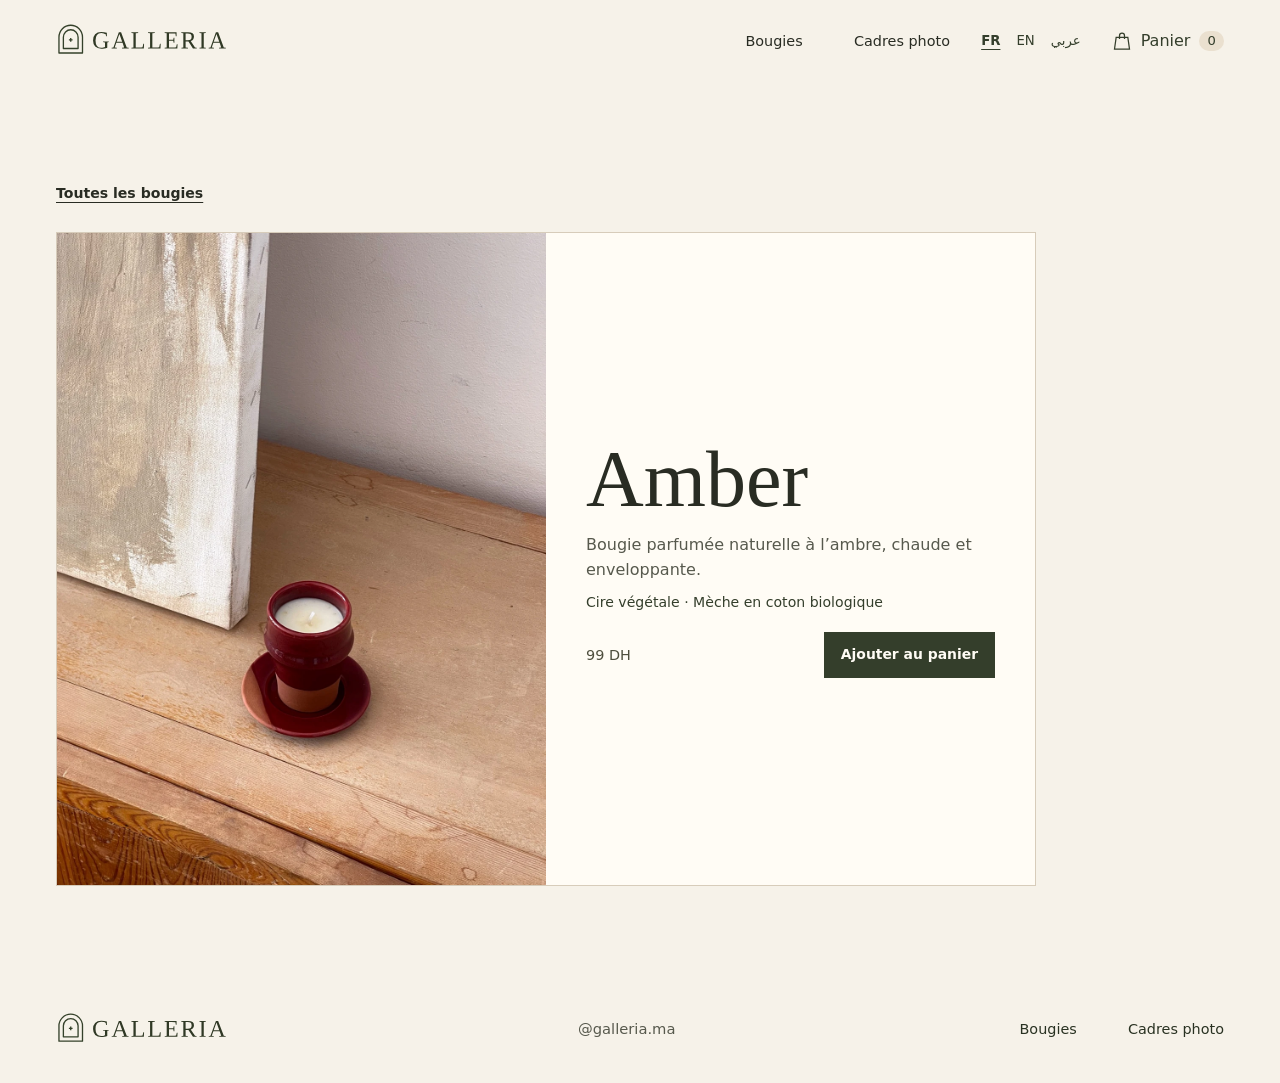
==== amber.html @ 7c3c0d71 "Add the complete Galleria storefront and original photography" ====
<!doctype html>
<html lang="fr">
<head>
  <meta charset="utf-8">
  <meta name="viewport" content="width=device-width, initial-scale=1">
  <meta name="theme-color" content="#f6f2e9">
  <meta name="description" content="Découvrez les bougies parfumées Villa Nova by Galleria et les cadres photo Galleria.">
  <title>Amber · Galleria</title>
  <link rel="icon" href="assets/galleria-mark.svg" type="image/svg+xml">
  <link rel="stylesheet" href="style.css">
  <script src="catalog.js" defer></script>
  <script src="translations.js" defer></script>
  <script src="shop.js" defer></script>
</head>
<body>
  <a class="skip" href="#main" data-copy="skip">Aller au contenu</a>
  <header class="masthead">
    <div class="head wrap">
      <a class="brand" href="index.html" aria-label="Galleria, accueil" data-aria="home"><img src="assets/galleria-logo.svg" alt="Galleria" width="242" height="48"></a>
      <nav aria-label="Collections" data-aria="collections">
        <a href="bougies.html" data-copy="candles">Bougies</a>
        <a href="cadres.html" data-copy="frames">Cadres photo</a>
      </nav>
      <div class="locales" role="group" aria-label="Langue" data-aria="language">
        <button type="button" data-language="fr" lang="fr" aria-label="Français" aria-pressed="true">FR</button>
        <button type="button" data-language="en" lang="en" aria-label="English" aria-pressed="false">EN</button>
        <button type="button" data-language="ar" lang="ar" aria-label="العربية" aria-pressed="false">عربي</button>
      </div>
      <button class="basket" type="button" id="open-cart">
        <svg width="20" height="21" viewBox="0 0 24 24" fill="none" stroke="currentColor" stroke-width="1.5" aria-hidden="true"><path d="M5 7h14l2 14H3L5 7Z"/><path d="M9 9V5a3 3 0 0 1 6 0v4"/></svg>
        <span class="basket-name" data-copy="cart">Panier</span><span id="cart-count" class="count">0</span>
      </button>
    </div>
  </header>
  <main id="main" data-page-title="amberName">
    <section class="collection wrap page-collection detail">
      <a class="quiet breadcrumb" href="bougies.html" data-copy="backToCandles">Toutes les bougies</a>
      <div id="amber-detail" data-product-detail="amber"></div>
    </section>
    <div id="status" class="sr-only" role="status"></div>
  </main>
  <footer class="footer">
    <div class="wrap footer-inner">
      <a class="brand" href="index.html" aria-label="Galleria, accueil" data-aria="home"><img src="assets/galleria-logo.svg" alt="Galleria" width="242" height="48"></a>
      <a class="instagram" href="https://www.instagram.com/galleria.ma/" aria-label="Galleria sur Instagram" data-aria="instagram"><bdi>@galleria.ma</bdi></a>
      <nav aria-label="Collections en pied de page" data-aria="footerNav"><a href="bougies.html" data-copy="candles">Bougies</a><a href="cadres.html" data-copy="frames">Cadres photo</a></nav>
    </div>
  </footer>
  <dialog id="cart" aria-labelledby="cart-title">
    <div class="cart-panel">
      <header class="cart-head"><h2 id="cart-title" data-copy="cartTitle">Votre panier</h2><button id="close-cart" class="icon-button" type="button" aria-label="Fermer le panier" data-aria="closeCart">×</button></header>
      <p id="empty-cart" data-copy="emptyCart">Votre panier est vide.</p>
      <ul id="cart-items" class="cart-items"></ul>
      <form id="checkout" hidden>
        <div class="total"><span data-copy="subtotal">Sous-total</span><strong id="total"></strong></div>
        <label for="city" data-copy="city">Ville de livraison</label>
        <input id="city" name="city" autocomplete="address-level2" placeholder="Ex. Tanger" data-placeholder="cityExample" maxlength="80" required>
        <p class="cart-note" data-copy="checkoutNote">La disponibilité, les prix et la livraison sont confirmés sur WhatsApp.</p>
        <p id="preview-note" class="cart-note" hidden data-copy="previewNote">Le numéro WhatsApp de la boutique reste à configurer. Vous pouvez prévisualiser la demande ici.</p>
        <button id="send-order" class="button dark" type="submit">Commander sur WhatsApp</button>
        <label for="message" class="sr-only" data-copy="orderPreview">Aperçu de la demande</label>
        <textarea id="message" rows="6" readonly hidden></textarea>
      </form>
      <button id="continue-shopping" class="quiet" type="button" data-copy="continueShopping">Continuer mes achats</button>
    </div>
  </dialog>
  <noscript><p class="wrap">Activez JavaScript pour parcourir les produits et utiliser le panier.</p></noscript>
</body>
</html>
---- style.css ----
:root {
  color-scheme: light;
  --paper: #f6f2e9;
  --chalk: #fffcf5;
  --sand: #eae0cf;
  --olive: #343e2b;
  --deep: #293222;
  --ink: #292c23;
  --muted: #57594d;
  --amber: #dcb379;
  --line: #d7ccba;
  --serif: "Instrument Serif", Georgia, "Times New Roman", serif;
  --sans: Inter, system-ui, -apple-system, sans-serif;
}
* { box-sizing: border-box; }
[hidden] { display: none !important; }
html { scroll-behavior: smooth; }
body { margin: 0; background: var(--paper); color: var(--ink); font: 1rem/1.55 var(--sans); }
body:has(dialog[open]) { overflow: hidden; }
h1, h2, h3, p, figure { margin: 0; }
h1, h2, h3 { font-family: var(--serif); font-weight: 400; line-height: .98; }
a { color: inherit; text-decoration: none; }
button, input, textarea { font: inherit; }
button { cursor: pointer; }
button:disabled { cursor: default; opacity: .46; }
a:focus-visible, button:focus-visible, input:focus-visible, textarea:focus-visible { outline: 2px solid #a56928; outline-offset: 4px; }
img { display: block; max-width: 100%; }
.wrap { width: min(100% - 7rem, 1250px); margin-inline: auto; }
.head { min-height: 82px; display: grid; grid-template-columns: 1fr auto 1fr; align-items: center; gap: 1.5rem; }
.brand { display: inline-flex; width: fit-content; align-items: center; }
.brand img { width: 164px; height: auto; }
nav { display: flex; gap: clamp(1.25rem, 4vw, 3.5rem); font-size: .9rem; }
nav a:hover, .quiet:hover { text-decoration: underline; text-underline-offset: .3em; }
.basket { min-height: 44px; justify-self: end; display: flex; align-items: center; gap: .55rem; padding: 0; background: none; border: 0; color: var(--olive); }
.count { min-width: 1.55rem; text-align: center; border-radius: 1rem; padding: 0 .3rem; background: var(--sand); font-size: .82rem; }
.hero { background: var(--olive); color: var(--chalk); display: grid; grid-template-columns: 43% 57%; min-height: min(665px, 54vw); }
.hero-copy { align-self: center; padding: 4.5rem 2rem 4.5rem max(3.5rem, calc((100vw - 1250px) / 2)); }
.eyebrow { display: block; font-size: .78rem; font-weight: 650; letter-spacing: .15em; line-height: 1.4; }
.hero-label { color: #efc995; }
.hero h1 { font-size: clamp(3.45rem, 6.8vw, 7.3rem); letter-spacing: -.065em; margin: 1.1rem 0 1.55rem; }
.hero h1 em { color: #efc995; font-weight: 400; }
.hero-copy p { color: #e8dfcd; max-width: 29ch; }
.hero-actions { display: flex; align-items: center; gap: 1rem 1.3rem; flex-wrap: wrap; margin-top: 1.9rem; }
.button { display: inline-flex; align-items: center; justify-content: center; min-height: 46px; border: 1px solid transparent; padding: .65rem 1rem; font-size: .87rem; font-weight: 660; line-height: 1.4; text-align: center; transition: background-color .18s; }
.primary { background: var(--amber); color: var(--deep); }
.primary:hover { background: #eec897; }
.dark { background: var(--olive); color: var(--chalk); }
.dark:hover { background: #49563d; }
.quiet { display: inline-flex; align-items: center; min-height: 44px; padding: 0; border: 0; background: none; color: inherit; font-size: .88rem; font-weight: 620; }
.hero-photo, .photo { position: relative; overflow: hidden; }
.hero-photo { background: #534a32; min-height: 100%; }
.hero-photo img { width: 100%; height: 100%; object-fit: cover; object-position: 52% 53%; position: absolute; inset: 0; }
figcaption { position: absolute; right: .75rem; bottom: .75rem; background: var(--chalk); color: var(--deep); padding: .24rem .55rem; font-size: .75rem; }
.hero-photo figcaption { background: #2b3023; color: var(--chalk); }
.order-strip { background: var(--sand); color: var(--deep); display: flex; flex-wrap: wrap; justify-content: center; gap: .25rem 2.5rem; padding: .95rem 1.2rem; font-size: .86rem; text-align: center; }
.order-strip span + span { position: relative; }
.order-strip span + span::before { position: absolute; content: ""; width: 3px; height: 3px; border-radius: 50%; background: #826842; left: -1.3rem; top: 50%; }
.collection { padding-block: clamp(3.25rem, 7vw, 6rem); }
.section-heading { display: flex; align-items: end; justify-content: space-between; gap: 1.5rem; margin-bottom: 2rem; }
.section-heading h2, .frame-copy h2 { font-size: clamp(2.8rem, 6vw, 5.25rem); letter-spacing: -.055em; margin-top: .6rem; }
.section-heading p, .frame-copy p { max-width: 35ch; color: var(--muted); }
.candle-grid { display: grid; grid-template-columns: repeat(2, minmax(0, 1fr)); gap: 1.5rem; }
.product { border: 1px solid var(--line); background: var(--chalk); }
.product .photo { aspect-ratio: 1.3; background: #b07f54; }
.photo img { width: 100%; height: 100%; object-fit: cover; }
.product-body { padding: clamp(1rem, 2.6vw, 1.65rem); }
.product h3 { font-size: clamp(2rem, 4vw, 3rem); margin-bottom: .4rem; letter-spacing: -.035em; }
.product p { color: var(--muted); }
.product-actions, #frame-buy { display: flex; align-items: center; flex-wrap: wrap; justify-content: space-between; gap: .65rem 1rem; margin-top: 1.1rem; }
.price { font-size: .9rem; color: #4e4e3d; }
.duo { display: flex; flex-wrap: wrap; align-items: center; justify-content: space-between; gap: 1rem; margin-top: 1.5rem; padding: clamp(1rem, 2.8vw, 1.7rem); background: var(--sand); }
.duo h3 { font-size: 2.05rem; margin-bottom: .35rem; }
.duo p { color: var(--muted); }
.frames { background: #e9dfcf; padding-block: clamp(2.25rem, 5.4vw, 5rem); }
.frame-grid { display: grid; grid-template-columns: 1.15fr 1fr; align-items: center; gap: clamp(2rem, 7vw, 7rem); }
.frame-image { aspect-ratio: 1.15; background: #bba483; }
.frame-copy p { margin-top: 1.2rem; }
#frame-buy { justify-content: flex-start; }
.footer { color: var(--deep); }
.footer-inner { min-height: 108px; display: flex; align-items: center; justify-content: space-between; gap: 1rem; flex-wrap: wrap; padding-block: 1.4rem; }
.footer-inner > span { color: var(--muted); font-size: .85rem; }
#cart { width: min(100%, 475px); max-width: 100%; height: 100dvh; max-height: 100dvh; inset: 0 0 0 auto; margin: 0; border: 0; padding: 0; color: var(--ink); background: var(--chalk); }
#cart::backdrop { background: #171d14a6; }
.cart-panel { min-height: 100%; padding: clamp(1.15rem, 4.5vw, 2rem); }
.cart-head { display: flex; gap: 1rem; justify-content: space-between; align-items: center; margin-bottom: 1.35rem; }
.cart-head h2 { font-size: 2.5rem; letter-spacing: -.05em; }
.icon-button { width: 44px; min-height: 44px; padding: 0; color: var(--deep); border: 1px solid var(--line); background: transparent; font-size: 1.2rem; }
.cart-items { margin: 0; padding: 0; list-style: none; }
.cart-item { display: flex; justify-content: space-between; align-items: center; gap: .5rem; padding: .85rem 0; border-bottom: 1px solid var(--line); }
.quantity { display: inline-flex; align-items: center; gap: .55rem; }
.total { display: flex; justify-content: space-between; align-items: baseline; gap: .8rem; margin: 1.15rem 0; }
.total strong { text-align: right; }
#checkout label { display: block; font-weight: 600; }
#checkout input, #checkout textarea { width: 100%; padding: .65rem; margin-top: .4rem; color: var(--ink); border: 1px solid #9a927f; background: var(--paper); }
#checkout .button { width: 100%; margin: .85rem 0 .45rem; }
.cart-note { font-size: .86rem; color: var(--muted); }
#checkout .cart-note { margin-top: .6rem; }
#continue-shopping { margin-top: .65rem; text-decoration: underline; text-underline-offset: .24em; }
.skip { position: absolute; z-index: 2; top: .5rem; left: .5rem; padding: .7rem; background: var(--chalk); transform: translateY(-200%); }
.skip:focus { transform: translateY(0); }
.sr-only { position: absolute; width: 1px; height: 1px; clip-path: inset(50%); overflow: hidden; white-space: nowrap; }
@media (max-width: 1000px) {
  .wrap { width: calc(100% - 3.5rem); }
  .hero-copy { padding-left: 1.75rem; }
  .hero { grid-template-columns: 46% 54%; }
}
@media (max-width: 670px) {
  .wrap { width: calc(100% - 2rem); }
  .head { min-height: 0; padding-top: .6rem; grid-template-columns: 1fr auto; gap: 0; }
  .head nav { grid-row: 2; grid-column: 1 / -1; justify-content: center; border-top: 1px solid var(--line); margin-top: .4rem; gap: 2.25rem; }
  .head nav a { display: inline-flex; align-items: center; min-height: 44px; }
  .brand img { width: 141px; }
  .hero { grid-template-columns: 1fr; }
  .hero-copy { padding: 2.7rem 1.25rem 2.65rem; }
  .hero h1 { font-size: clamp(3.55rem, 12.5vw, 5.2rem); }
  .hero-photo { aspect-ratio: 1.12; }
  .section-heading { align-items: start; flex-direction: column; gap: .85rem; }
  .candle-grid { gap: 1rem; }
  .frame-grid { grid-template-columns: 1fr; }
  .frame-copy { grid-row: 1; }
}
@media (max-width: 490px) {
  .order-strip { gap: .28rem 1.4rem; }
  .order-strip span + span::before { content: none; }
  .candle-grid { grid-template-columns: 1fr; }
}
@media (prefers-reduced-motion: reduce) {
  *, *::before, *::after { scroll-behavior: auto !important; transition: none !important; }
}

/* The logo outlines fit inside the viewBox on all browsers, including iOS. */
.brand img { width: 178px; max-width: 100%; }
.head { grid-template-columns: minmax(0, 1fr) auto auto auto; gap: clamp(.75rem, 2vw, 1.5rem); }
.locales { display: flex; align-items: center; direction: ltr; gap: .1rem; }
.locales button {
  min-height: 44px;
  padding: 0 .45rem;
  border: 0;
  background: none;
  color: var(--olive);
  font-size: .83rem;
}
.locales button[aria-pressed="true"] { font-weight: 700; text-decoration: underline; text-underline-offset: .3em; }
.hero-label { text-transform: uppercase; }
.hero h1 > * { display: block; }
.hero-copy { padding-inline-start: max(3.5rem, calc((100vw - 1250px) / 2)); padding-inline-end: 2rem; }
.product p.materials { font-size: .88rem; margin-top: .6rem; color: var(--olive); }
#cart { inset: 0; inset-inline-start: auto; }
.total strong { text-align: end; }
[dir="rtl"] { --serif: "Noto Naskh Arabic", "Geeza Pro", "Times New Roman", serif; }
[dir="rtl"] .hero h1, [dir="rtl"] h2, [dir="rtl"] h3, [dir="rtl"] .eyebrow { letter-spacing: normal; }
[dir="rtl"] .hero h1 { line-height: 1.15; }
[dir="rtl"] .hero h1 span:nth-child(2) { color: #efc995; }
[dir="rtl"] .order-strip span + span::before { left: auto; right: -1.3rem; }
[dir="rtl"] .footer-inner > span { direction: ltr; }

@media (max-width: 1000px) {
  .hero-copy { padding-inline-start: 1.75rem; }
}
@media (max-width: 670px) {
  .head { gap: 0 .4rem; grid-template-columns: minmax(0, 1fr) auto; }
  .head .brand { grid-row: 1; grid-column: 1; }
  .basket { grid-row: 1; grid-column: 2; }
  .head nav {
    grid-row: 2;
    grid-column: 1;
    justify-content: flex-start;
    gap: clamp(.65rem, 3vw, 1.25rem);
    margin-top: .35rem;
    border: 0;
    font-size: .86rem;
  }
  .locales { grid-row: 2; grid-column: 2; margin-top: .35rem; }
  .brand img { width: min(159px, 51vw); }
  .hero-copy { padding-inline: 1.25rem; }
}
@media (max-width: 345px) {
  .basket-name { display: none; }
  .locales button { padding-inline: .33rem; }
}

.photo-pending { margin: -.8rem 0 1rem; color: var(--muted); font-size: .9rem; }
.instagram { color: var(--muted); font-size: .92rem; }
.instagram:hover { text-decoration: underline; text-underline-offset: .2em; }
.home-collections { display: grid; grid-template-columns: repeat(2,minmax(0,1fr)); gap: 1rem; padding-block: clamp(2.5rem,6vw,5rem); }
.home-collection { border: 1px solid var(--line); background: var(--chalk); padding: clamp(1.1rem,3.5vw,3rem); }
.home-collection h2 { margin: .55rem 0 .8rem; font-size: clamp(2.45rem,4vw,4rem); }
.home-collection .quiet, .product-link { text-decoration: underline; text-underline-offset: .24em; }
.home-collection p { max-width: 36ch; color: var(--muted); }
.section-heading h1, .frame-copy h1 { font-size: clamp(2.8rem,6vw,5.25rem); letter-spacing: -.045em; margin-top: .6rem; }
.product-body h2 { font-size: clamp(2rem,4vw,3rem); margin-bottom: .55rem; }
.product-body h2 a:hover { text-decoration: underline; text-underline-offset: .16em; }
.breadcrumb { text-decoration: underline; text-underline-offset: .25em; margin-bottom: 1rem; }
.detail > [data-product-detail] { max-width: 760px; }
.detail .product-body { padding: clamp(1.2rem,4vw,2.5rem); }
.detail h1 { font-size: clamp(2.8rem,6.5vw,5rem); margin-bottom: .95rem; }
.detail .detail-pending { margin-top: 1rem; font-size: .9rem; }
.head nav [aria-current="page"] { text-decoration: underline; text-underline-offset: .35em; }
[dir="rtl"] .section-heading h1, [dir="rtl"] .frame-copy h1 { letter-spacing: normal; }
@media (max-width: 540px) { .home-collections { grid-template-columns: 1fr; } }

.hero-photo img { object-position: center 45%; }
.product .photo { aspect-ratio: 3/4; }
.detail .product:has(.photo) { display: grid; grid-template-columns: minmax(0,1fr) minmax(0,1fr); align-items: center; }
.detail > [data-product-detail] { max-width: 980px; }
.frame-image img { object-position: center 38%; }
.atelier-photo { display: grid; grid-template-columns: minmax(0,1fr) auto; align-items: center; gap: 1rem; margin-top: 1.5rem; background: var(--sand); }
.atelier-photo img { width: 100%; height: clamp(190px, 24vw, 260px); object-fit: cover; object-position: 50% 64%; }
.atelier-photo figcaption { position: static; padding-inline: 1rem; background: none; color: var(--muted); font-size: .9rem; }
.frame-collection h2 { font-size: clamp(2.4rem,5vw,4.2rem); margin-bottom: 1.4rem; }
.frame-collection fieldset { border: 0; margin: 0; padding: 0; min-inline-size: 0; }
.frame-collection legend, .frame-options label { font-weight: 650; }
.print-gallery { display: grid; grid-template-columns: repeat(4,minmax(0,1fr)); gap: .9rem; margin-top: .65rem; }
.print-option { position: relative; cursor: pointer; min-width: 0; }
.print-option input { position: absolute; inset-inline-start: .7rem; bottom: .85rem; width: 1rem; height: 1rem; margin: 0; accent-color: var(--olive); }
.print-display { display: grid; grid-template-rows: 1fr auto; height: 100%; border: 2px solid var(--line); background: var(--chalk); }
.print-display img { width: 100%; height: auto; aspect-ratio: 4/5; object-fit: contain; background: #ebe3d6; }
.print-label { display: flex; align-items: center; min-height: 48px; padding: .45rem .55rem; padding-inline-start: 2rem; color: var(--ink); font-size: .9rem; line-height: 1.25; }
.print-option input:checked + .print-display { border-color: var(--olive); background: #e5e9dc; }
.print-option input:focus-visible + .print-display { outline: 2px solid #a56928; outline-offset: 3px; }
.frame-options { display: flex; flex-wrap: wrap; gap: .85rem; margin-block: 1.25rem; }
.frame-options label { display: grid; gap: .35rem; flex: 1 1 150px; max-width: 260px; }
.frame-options select { min-height: 46px; width: 100%; border: 1px solid #827864; border-radius: 0; background: var(--chalk); color: var(--ink); font: inherit; font-weight: 400; padding-inline: .55rem; }
.frame-options select:focus-visible { outline: 2px solid #a56928; outline-offset: 3px; }
@media (max-width: 820px) { .print-gallery { grid-template-columns: repeat(2,minmax(0,1fr)); } }
@media (max-width: 580px) {
  .detail .product:has(.photo), .atelier-photo { grid-template-columns: 1fr; }
  .atelier-photo { gap: .2rem; }
  .atelier-photo figcaption { padding-block: .65rem; }
  .print-label { min-height: 55px; }
  .print-option input { bottom: 1.15rem; }
}
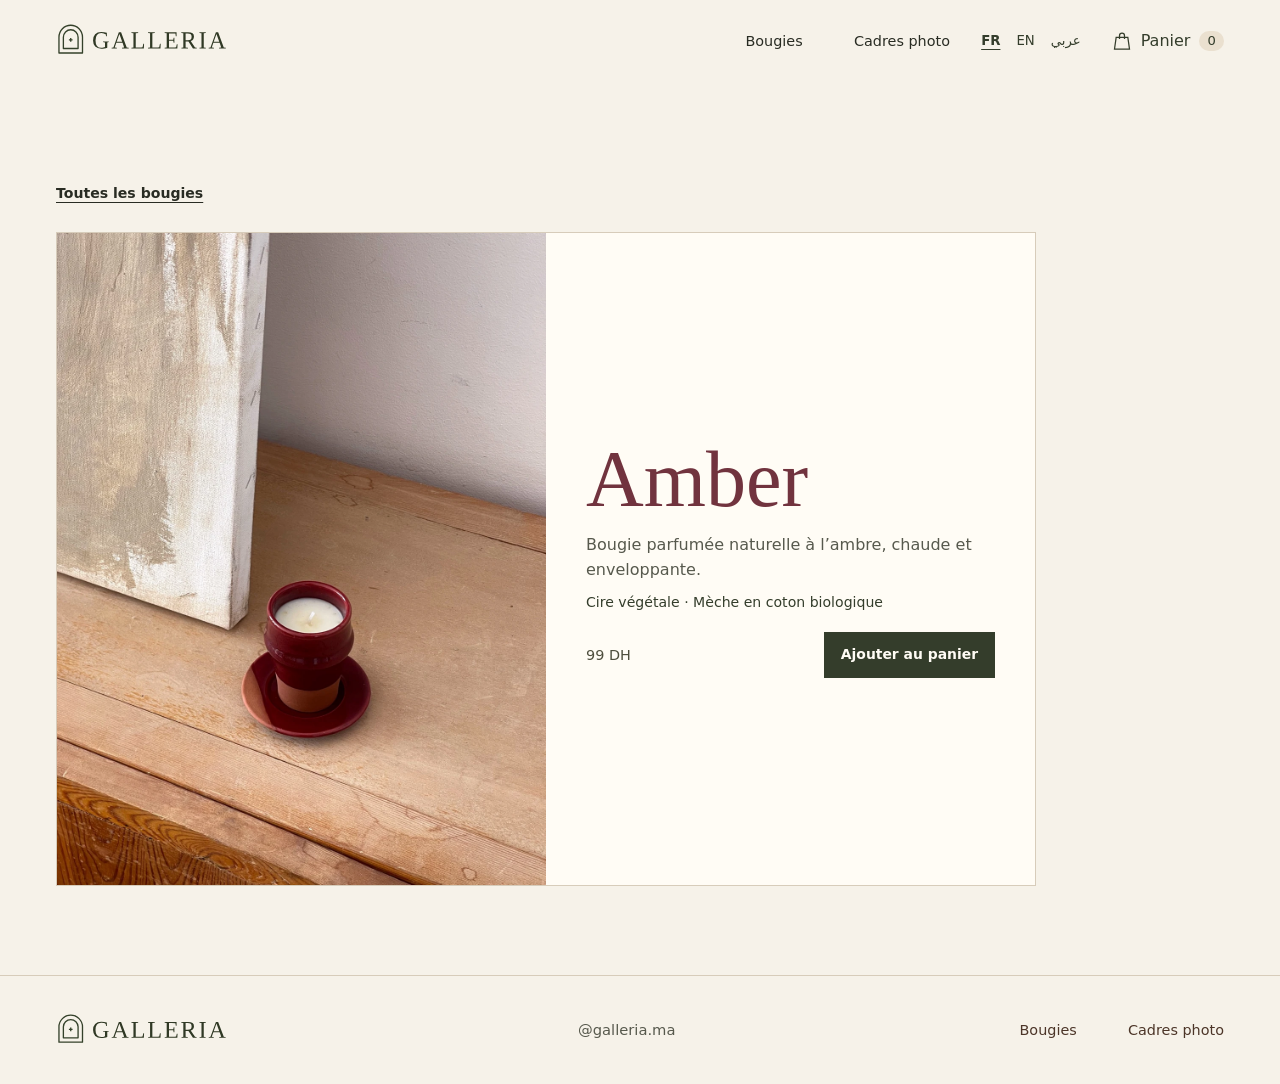
==== commit 8dd654b7: "Show original candle photos and interactive frame finish previews" ====
--- a/amber.html
+++ b/amber.html
@@ -7,10 +7,10 @@
   <meta name="description" content="Découvrez les bougies parfumées Villa Nova by Galleria et les cadres photo Galleria.">
   <title>Amber · Galleria</title>
   <link rel="icon" href="assets/galleria-mark.svg" type="image/svg+xml">
-  <link rel="stylesheet" href="style.css">
+  <link rel="stylesheet" href="style.css?v=2">
   <script src="catalog.js" defer></script>
-  <script src="translations.js" defer></script>
-  <script src="shop.js" defer></script>
+  <script src="translations.js?v=2" defer></script>
+  <script src="shop.js?v=2" defer></script>
 </head>
 <body>
   <a class="skip" href="#main" data-copy="skip">Aller au contenu</a>
--- a/style.css
+++ b/style.css
@@ -3,11 +3,13 @@
   --paper: #f6f2e9;
   --chalk: #fffcf5;
   --sand: #eae0cf;
-  --olive: #343e2b;
+  --olive: #343d2b;
+  --walnut: #4c3528;
+  --brass: #c6a375;
+  --burgundy: #71333e;
   --deep: #293222;
   --ink: #292c23;
   --muted: #57594d;
-  --amber: #dcb379;
   --line: #d7ccba;
   --serif: "Instrument Serif", Georgia, "Times New Roman", serif;
   --sans: Inter, system-ui, -apple-system, sans-serif;
@@ -36,22 +38,46 @@
 .hero { background: var(--olive); color: var(--chalk); display: grid; grid-template-columns: 43% 57%; min-height: min(665px, 54vw); }
 .hero-copy { align-self: center; padding: 4.5rem 2rem 4.5rem max(3.5rem, calc((100vw - 1250px) / 2)); }
 .eyebrow { display: block; font-size: .78rem; font-weight: 650; letter-spacing: .15em; line-height: 1.4; }
-.hero-label { color: #efc995; }
+.hero-label { color: var(--brass); }
 .hero h1 { font-size: clamp(3.45rem, 6.8vw, 7.3rem); letter-spacing: -.065em; margin: 1.1rem 0 1.55rem; }
-.hero h1 em { color: #efc995; font-weight: 400; }
+.hero h1 em { color: var(--brass); font-weight: 400; }
 .hero-copy p { color: #e8dfcd; max-width: 29ch; }
 .hero-actions { display: flex; align-items: center; gap: 1rem 1.3rem; flex-wrap: wrap; margin-top: 1.9rem; }
 .button { display: inline-flex; align-items: center; justify-content: center; min-height: 46px; border: 1px solid transparent; padding: .65rem 1rem; font-size: .87rem; font-weight: 660; line-height: 1.4; text-align: center; transition: background-color .18s; }
-.primary { background: var(--amber); color: var(--deep); }
-.primary:hover { background: #eec897; }
+.primary { background: var(--brass); color: var(--deep); }
+.primary:hover { background: #dfbf93; }
 .dark { background: var(--olive); color: var(--chalk); }
 .dark:hover { background: #49563d; }
 .quiet { display: inline-flex; align-items: center; min-height: 44px; padding: 0; border: 0; background: none; color: inherit; font-size: .88rem; font-weight: 620; }
 .hero-photo, .photo { position: relative; overflow: hidden; }
-.hero-photo { background: #534a32; min-height: 100%; }
-.hero-photo img { width: 100%; height: 100%; object-fit: cover; object-position: 52% 53%; position: absolute; inset: 0; }
+.hero-gallery {
+  display: grid;
+  grid-template-columns: 1fr .78fr;
+  grid-template-rows: repeat(2, minmax(0, 1fr));
+  gap: 3px;
+  background: var(--olive);
+}
+.hero-photo { display: block; background: var(--sand); }
+.hero-photo:focus-visible { outline-offset: -5px; z-index: 1; }
+.hero-photo img { width: 100%; height: 100%; object-fit: cover; position: absolute; inset: 0; }
+.hero-photo span {
+  position: absolute;
+  inset-inline-start: .65rem;
+  inset-block-end: .65rem;
+  max-width: calc(100% - 1.3rem);
+  padding: .35rem .6rem;
+  background: var(--chalk);
+  color: var(--walnut);
+  font-size: .78rem;
+  font-weight: 650;
+}
+.hero-photo:hover span { text-decoration: underline; text-underline-offset: .2em; }
+.hero-frames { grid-row: span 2; }
+.hero-frames img { object-position: center 45%; }
+.hero-amber img { object-position: 52% 71%; }
+.hero-oud img { object-position: 41% 71%; }
+.hero-amber span { color: var(--burgundy); }
 figcaption { position: absolute; right: .75rem; bottom: .75rem; background: var(--chalk); color: var(--deep); padding: .24rem .55rem; font-size: .75rem; }
-.hero-photo figcaption { background: #2b3023; color: var(--chalk); }
 .order-strip { background: var(--sand); color: var(--deep); display: flex; flex-wrap: wrap; justify-content: center; gap: .25rem 2.5rem; padding: .95rem 1.2rem; font-size: .86rem; text-align: center; }
 .order-strip span + span { position: relative; }
 .order-strip span + span::before { position: absolute; content: ""; width: 3px; height: 3px; border-radius: 50%; background: #826842; left: -1.3rem; top: 50%; }
@@ -71,12 +97,12 @@
 .duo { display: flex; flex-wrap: wrap; align-items: center; justify-content: space-between; gap: 1rem; margin-top: 1.5rem; padding: clamp(1rem, 2.8vw, 1.7rem); background: var(--sand); }
 .duo h3 { font-size: 2.05rem; margin-bottom: .35rem; }
 .duo p { color: var(--muted); }
-.frames { background: #e9dfcf; padding-block: clamp(2.25rem, 5.4vw, 5rem); }
+.frames { background: var(--sand); padding-block: clamp(2.25rem, 5.4vw, 5rem); }
 .frame-grid { display: grid; grid-template-columns: 1.15fr 1fr; align-items: center; gap: clamp(2rem, 7vw, 7rem); }
 .frame-image { aspect-ratio: 1.15; background: #bba483; }
 .frame-copy p { margin-top: 1.2rem; }
 #frame-buy { justify-content: flex-start; }
-.footer { color: var(--deep); }
+.footer { color: var(--walnut); border-top: 1px solid var(--line); }
 .footer-inner { min-height: 108px; display: flex; align-items: center; justify-content: space-between; gap: 1rem; flex-wrap: wrap; padding-block: 1.4rem; }
 .footer-inner > span { color: var(--muted); font-size: .85rem; }
 #cart { width: min(100%, 475px); max-width: 100%; height: 100dvh; max-height: 100dvh; inset: 0 0 0 auto; margin: 0; border: 0; padding: 0; color: var(--ink); background: var(--chalk); }
@@ -113,7 +139,9 @@
   .hero { grid-template-columns: 1fr; }
   .hero-copy { padding: 2.7rem 1.25rem 2.65rem; }
   .hero h1 { font-size: clamp(3.55rem, 12.5vw, 5.2rem); }
-  .hero-photo { aspect-ratio: 1.12; }
+  .hero-copy .quiet { min-height: 44px; }
+  .hero-gallery { min-height: clamp(285px, 78vw, 440px); }
+  .hero-photo span { inset-inline-start: .45rem; inset-block-end: .45rem; max-width: calc(100% - .9rem); }
   .section-heading { align-items: start; flex-direction: column; gap: .85rem; }
   .candle-grid { gap: 1rem; }
   .frame-grid { grid-template-columns: 1fr; }
@@ -150,7 +178,7 @@
 [dir="rtl"] { --serif: "Noto Naskh Arabic", "Geeza Pro", "Times New Roman", serif; }
 [dir="rtl"] .hero h1, [dir="rtl"] h2, [dir="rtl"] h3, [dir="rtl"] .eyebrow { letter-spacing: normal; }
 [dir="rtl"] .hero h1 { line-height: 1.15; }
-[dir="rtl"] .hero h1 span:nth-child(2) { color: #efc995; }
+[dir="rtl"] .hero h1 span:nth-child(2) { color: var(--brass); }
 [dir="rtl"] .order-strip span + span::before { left: auto; right: -1.3rem; }
 [dir="rtl"] .footer-inner > span { direction: ltr; }
 
@@ -188,6 +216,8 @@
 .home-collection .quiet, .product-link { text-decoration: underline; text-underline-offset: .24em; }
 .home-collection p { max-width: 36ch; color: var(--muted); }
 .section-heading h1, .frame-copy h1 { font-size: clamp(2.8rem,6vw,5.25rem); letter-spacing: -.045em; margin-top: .6rem; }
+.home-collection h2, .frame-copy h1, .frame-collection h2 { color: var(--walnut); }
+.detail [data-product-detail="amber"] h1 { color: var(--burgundy); }
 .product-body h2 { font-size: clamp(2rem,4vw,3rem); margin-bottom: .55rem; }
 .product-body h2 a:hover { text-decoration: underline; text-underline-offset: .16em; }
 .breadcrumb { text-decoration: underline; text-underline-offset: .25em; margin-bottom: 1rem; }
@@ -199,7 +229,6 @@
 [dir="rtl"] .section-heading h1, [dir="rtl"] .frame-copy h1 { letter-spacing: normal; }
 @media (max-width: 540px) { .home-collections { grid-template-columns: 1fr; } }
 
-.hero-photo img { object-position: center 45%; }
 .product .photo { aspect-ratio: 3/4; }
 .detail .product:has(.photo) { display: grid; grid-template-columns: minmax(0,1fr) minmax(0,1fr); align-items: center; }
 .detail > [data-product-detail] { max-width: 980px; }
@@ -222,6 +251,42 @@
 .frame-options label { display: grid; gap: .35rem; flex: 1 1 150px; max-width: 260px; }
 .frame-options select { min-height: 46px; width: 100%; border: 1px solid #827864; border-radius: 0; background: var(--chalk); color: var(--ink); font: inherit; font-weight: 400; padding-inline: .55rem; }
 .frame-options select:focus-visible { outline: 2px solid #a56928; outline-offset: 3px; }
+.frame-collection .finish-picker { margin-top: 1.5rem; }
+.finish-note { color: var(--muted); font-size: .88rem; }
+.finish-gallery {
+  display: grid;
+  grid-template-columns: repeat(3, minmax(0, 1fr));
+  gap: clamp(.35rem, 2vw, .9rem);
+  max-width: 580px;
+  margin-top: .65rem;
+}
+.finish-option { position: relative; cursor: pointer; }
+.finish-option input {
+  position: absolute;
+  inset-inline-start: .45rem;
+  bottom: .85rem;
+  margin: 0;
+  accent-color: var(--olive);
+}
+.finish-display { display: grid; height: 100%; border: 2px solid var(--line); background: var(--chalk); }
+.finish-frame {
+  display: grid;
+  place-items: center;
+  aspect-ratio: 4 / 5;
+  margin: clamp(.3rem, 1.65vw, .8rem);
+  padding: 8%;
+  border: clamp(4px, 1vw, 10px) solid var(--frame-color);
+  box-shadow: 0 0 0 1px #d4c9b8, 0 2px 4px #292c2326;
+  background: #fffcf5;
+  overflow: hidden;
+}
+.finish-frame[data-finish="walnut"] { --frame-color: #61402f; }
+.finish-frame[data-finish="white"] { --frame-color: #f6f5f1; }
+.finish-frame[data-finish="black"] { --frame-color: #292624; }
+.finish-frame img { width: 100%; height: 100%; min-height: 0; object-fit: contain; }
+.finish-name { display: flex; align-items: center; min-height: 40px; padding-inline: 1.5rem .15rem; font-size: .82rem; }
+.finish-option input:checked + .finish-display { border-color: var(--olive); background: #e5e9dc; }
+.finish-option input:focus-visible + .finish-display { outline: 2px solid #a56928; outline-offset: 3px; }
 @media (max-width: 820px) { .print-gallery { grid-template-columns: repeat(2,minmax(0,1fr)); } }
 @media (max-width: 580px) {
   .detail .product:has(.photo), .atelier-photo { grid-template-columns: 1fr; }
